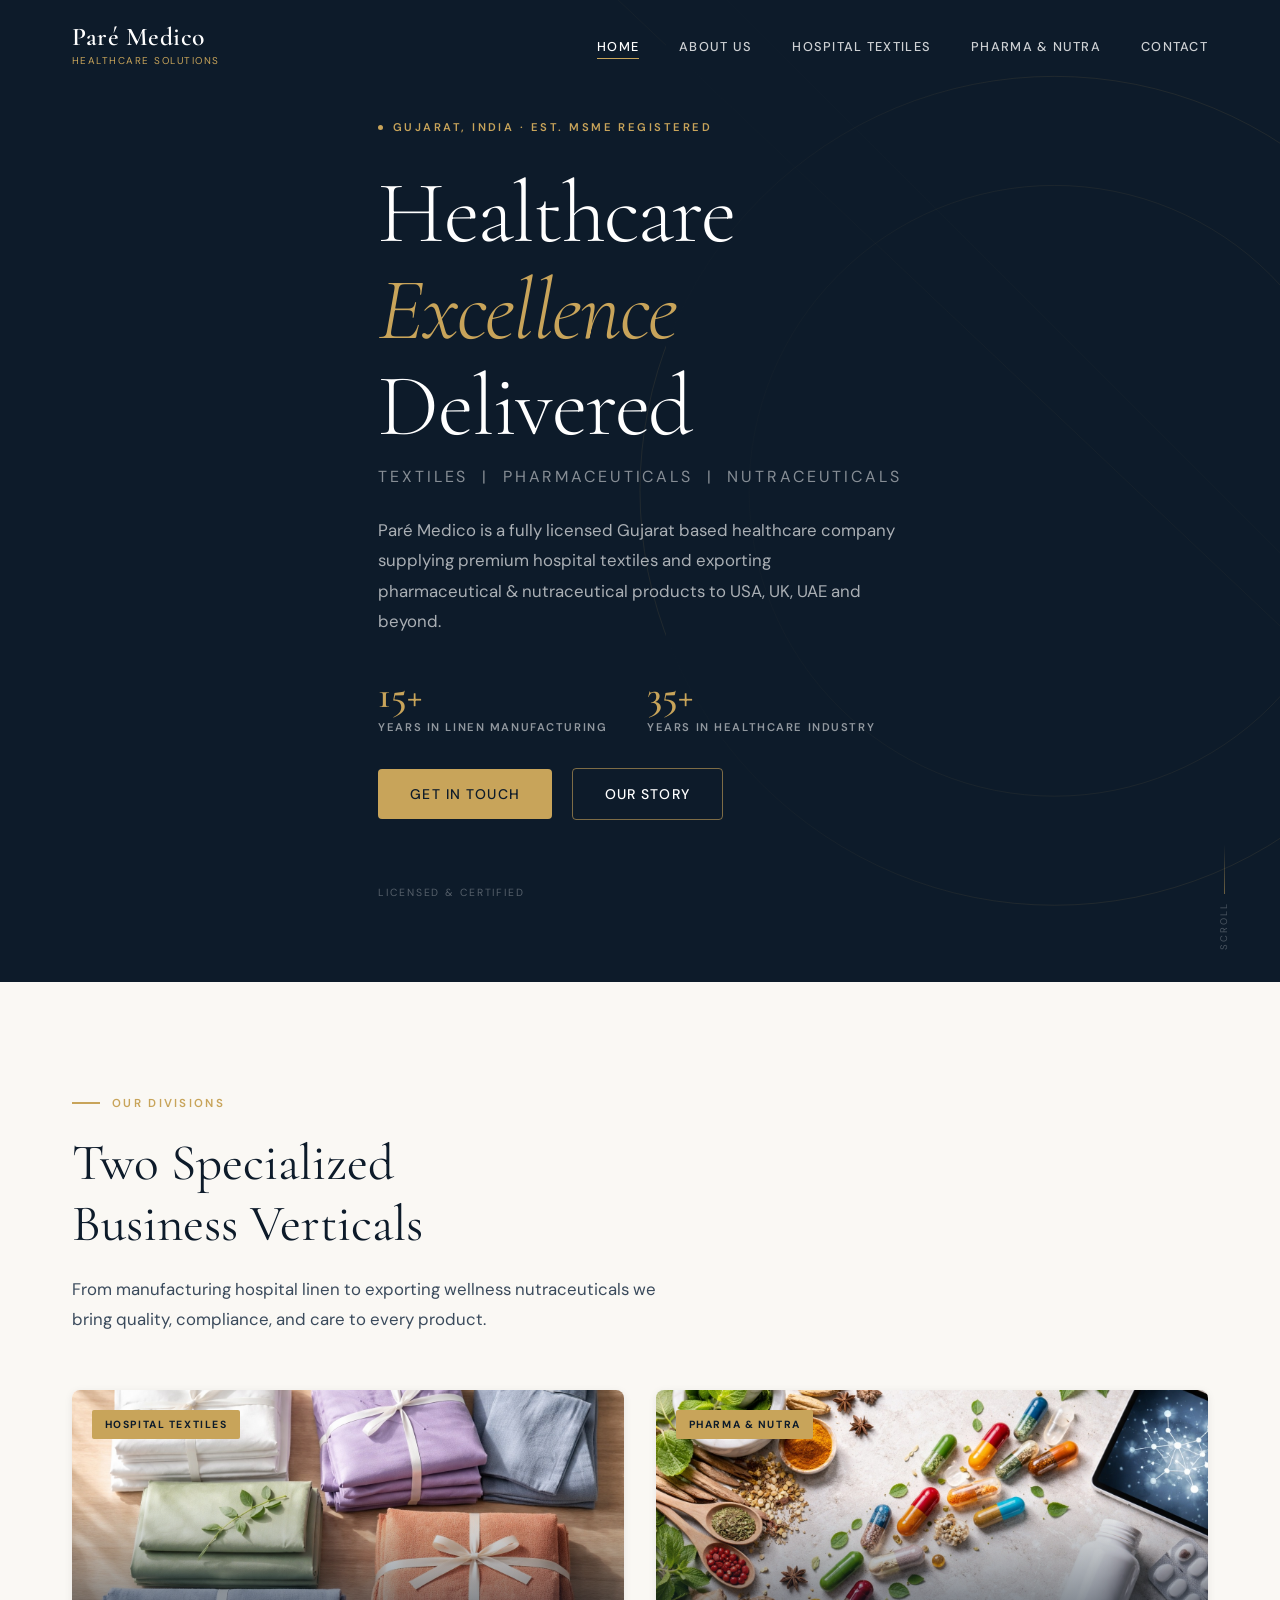
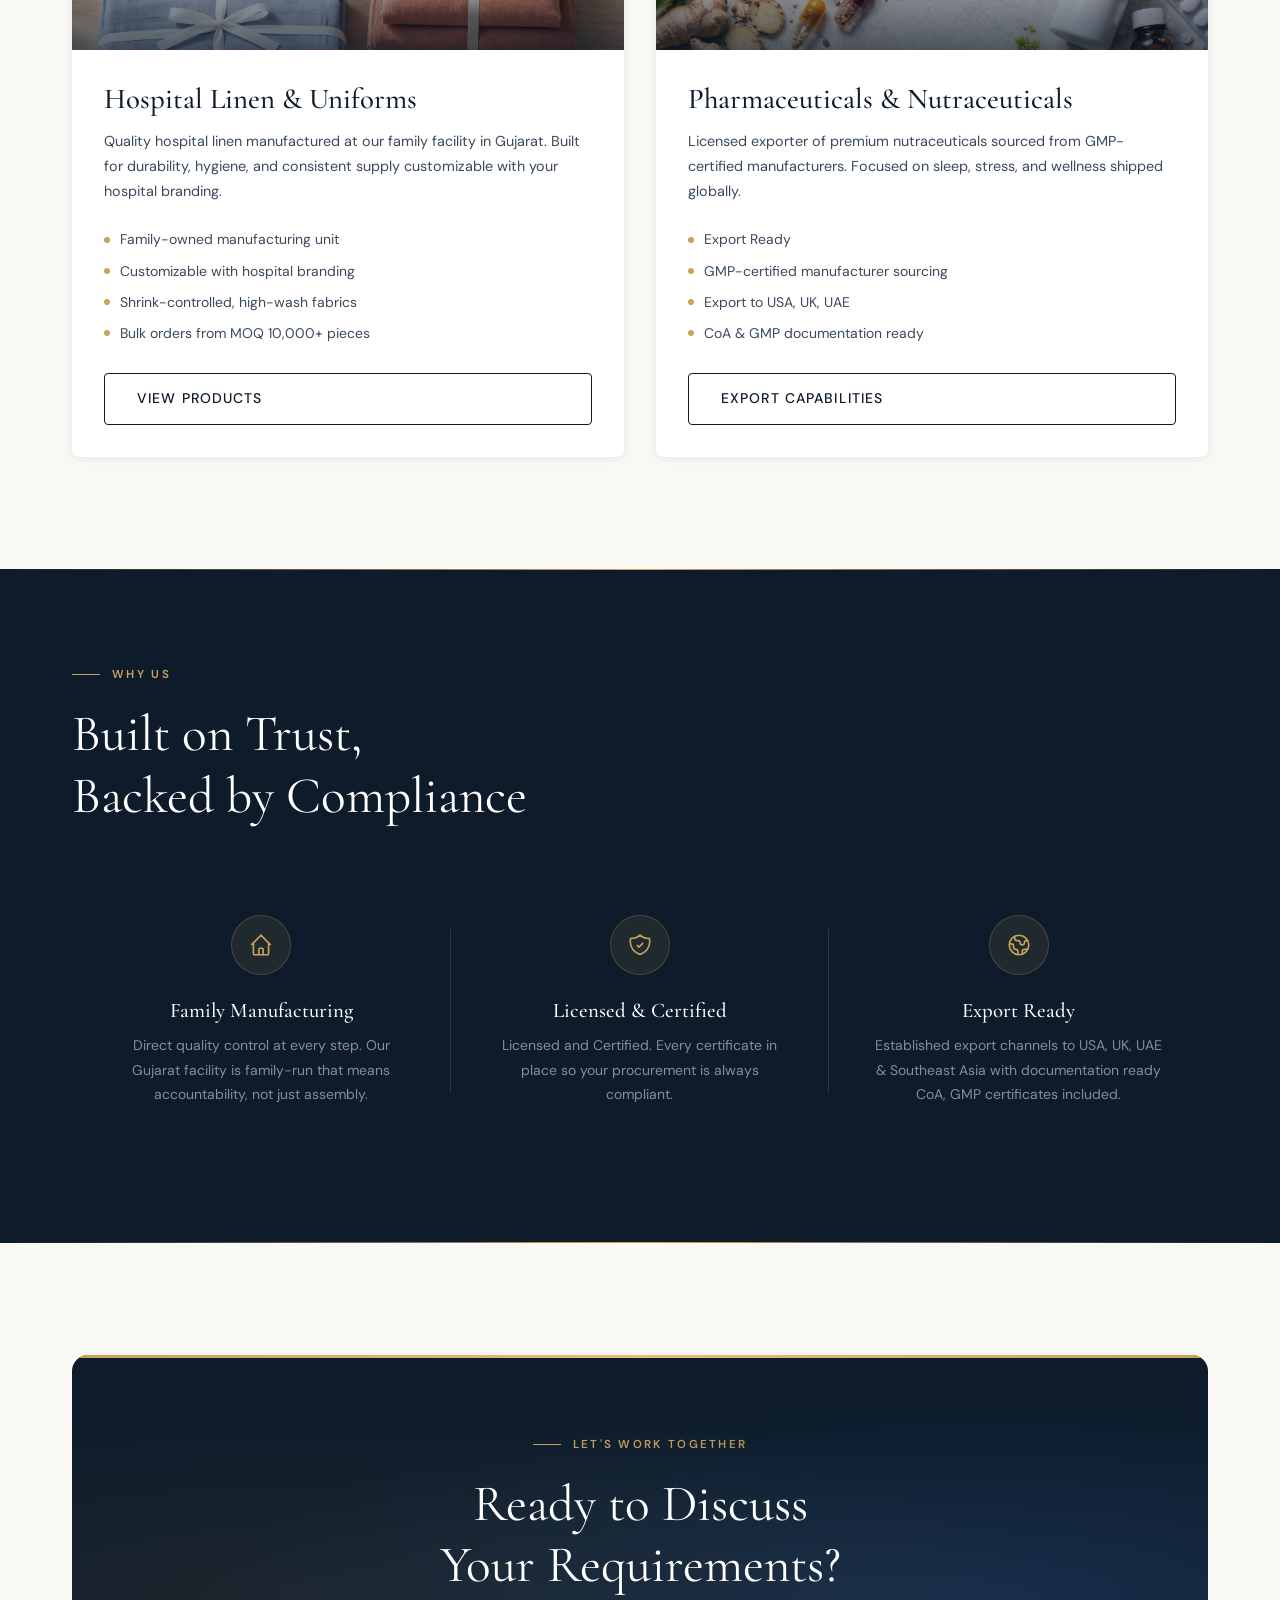
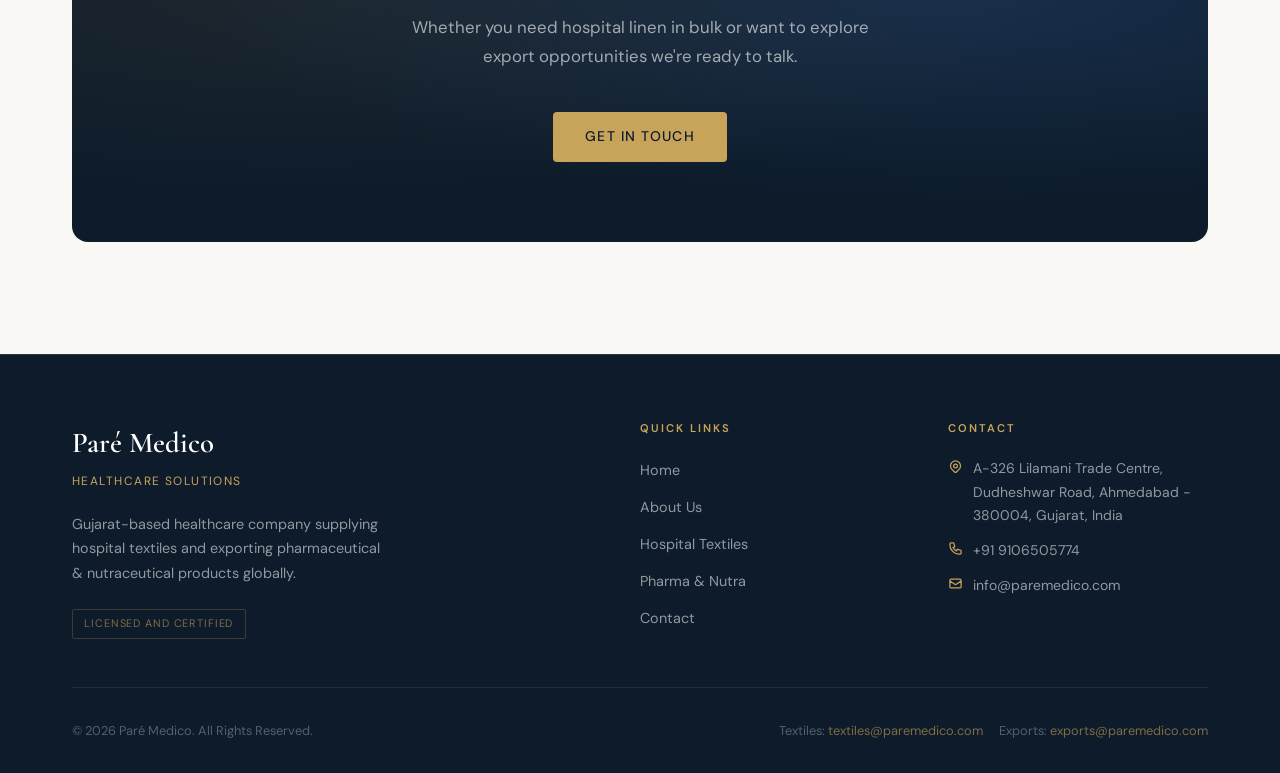
==== index.html @ bcf7f214 "initial commit" ====
<!DOCTYPE html>
<html lang="en">
<head>
  <meta charset="UTF-8" />
  <meta name="viewport" content="width=device-width, initial-scale=1.0" />
  <meta name="description" content="Paré Medico – Healthcare Solutions. Hospital Textiles, Pharmaceuticals & Nutraceuticals. Gujarat based, MSME registered, IEC licensed exporter." />
  <title>Paré Medico | Healthcare Solutions</title>
  <link rel="stylesheet" href="css/style.css" />
  <style>
    /* ── HOME-SPECIFIC STYLES ── */

    /* Hero */
    .hero-home {
      min-height: 100vh;
      display: flex;
      align-items: flex-start;
      background: var(--navy);
      position: relative;
      overflow: hidden;
    }

    /* Geometric background pattern */
    .hero-pattern {
      position: absolute;
      inset: 0;
      z-index: 0;
    }

    .hero-pattern svg {
      width: 100%;
      height: 100%;
      position: absolute;
      inset: 0;
    }

    /* Hero image */
    .hero-image-wrap {
      position: absolute;
      right: 0;
      top: 0;
      width: 48%;
      height: 100%;
      z-index: 0;
    }

    .hero-image-wrap img {
      width: 100%;
      height: 100%;
      object-fit: cover;
      object-position: center;
      opacity: 0.30;
    }

    .hero-image-wrap::before {
      content: '';
      position: absolute;
      inset: 0;
      background: linear-gradient(90deg, var(--navy) 0%, transparent 60%);
      z-index: 1;
    }

    .hero-home .hero-content {
      position: relative;
      z-index: 2;
      max-width: 680px;
      padding-top: 7rem;
      padding-bottom: 5rem;
    }

    .hero-eyebrow {
      display: inline-flex;
      align-items: center;
      gap: 0.6rem;
      font-size: 0.7rem;
      font-weight: 600;
      letter-spacing: 0.22em;
      text-transform: uppercase;
      color: var(--gold);
      margin-bottom: 1.75rem;
    }

    .hero-eyebrow-dot {
      width: 5px; height: 5px;
      border-radius: 50%;
      background: var(--gold);
      animation: goldPulse 2s ease infinite;
    }

    .hero-home h1 {
      color: var(--white);
      font-size: clamp(3rem, 7vw, 5.5rem);
      font-weight: 300;
      line-height: 1.1;
      margin-bottom: 0.5rem;
    }

    .hero-home h1 em {
      font-style: italic;
      color: var(--gold);
    }

    .hero-tagline {
      font-size: clamp(0.85rem, 1.5vw, 1rem);
      letter-spacing: 0.18em;
      text-transform: uppercase;
      color: rgba(255,255,255,0.5);
      margin-bottom: 1.5rem;
    }

    .hero-desc {
      font-size: 1.05rem;
      color: rgba(255,255,255,0.65);
      max-width: 520px;
      margin-bottom: 2.5rem;
      line-height: 1.8;
    }

    .hero-cta { display: flex; align-items: center; gap: 1.25rem; flex-wrap: wrap; }

    /* License strip */
    .license-strip {
      margin-top: 4rem;
      display: flex;
      align-items: center;
      gap: 2rem;
      flex-wrap: wrap;
    }

    .license-strip-label {
      font-size: 0.65rem;
      letter-spacing: 0.18em;
      text-transform: uppercase;
      color: rgba(255,255,255,0.3);
    }

    .license-chips { display: flex; gap: 0.75rem; flex-wrap: wrap; }

    .license-chip {
      font-size: 0.68rem;
      font-weight: 600;
      letter-spacing: 0.1em;
      text-transform: uppercase;
      padding: 0.35rem 0.85rem;
      border: 1px solid rgba(200,164,90,0.35);
      border-radius: 2px;
      color: rgba(200,164,90,0.75);
      background: rgba(200,164,90,0.05);
    }

    /* Scroll indicator */
    .scroll-indicator {
      position: absolute;
      bottom: 2rem;
      right: 3rem;
      z-index: 2;
      display: flex;
      flex-direction: column;
      align-items: center;
      gap: 0.5rem;
    }

    .scroll-indicator span {
      font-size: 0.6rem;
      letter-spacing: 0.2em;
      text-transform: uppercase;
      color: rgba(255,255,255,0.25);
      writing-mode: vertical-rl;
      transform: rotate(180deg);
    }

    .scroll-arrow {
      width: 1px;
      height: 50px;
      background: linear-gradient(to bottom, transparent, rgba(200,164,90,0.5));
      animation: scrollPulse 2s ease infinite;
    }

    @keyframes scrollPulse {
      0%, 100% { opacity: 0.4; transform: scaleY(1); }
      50% { opacity: 1; transform: scaleY(1.2); }
    }

    /* ── Division Cards ── */
    .divisions-section {
      background: var(--cream);
      padding: 7rem 0;
    }

    .divisions-grid {
      display: grid;
      grid-template-columns: 1fr 1fr;
      gap: 2rem;
      margin-top: 3.5rem;
    }

    .division-card {
      background: var(--white);
      border-radius: var(--radius-md);
      overflow: hidden;
      box-shadow: var(--shadow-sm);
      transition: var(--transition);
      display: flex;
      flex-direction: column;
    }

    .division-card:hover {
      box-shadow: var(--shadow-lg);
      transform: translateY(-6px);
    }

    .division-card-image {
      height: 260px;
      overflow: hidden;
      position: relative;
    }

    .division-card-image img {
      width: 100%;
      height: 100%;
      object-fit: cover;
      transition: transform 0.6s ease;
    }

    .division-card:hover .division-card-image img {
      transform: scale(1.05);
    }

    .division-card-image-overlay {
      position: absolute;
      inset: 0;
      background: linear-gradient(to top, rgba(13,27,42,0.7) 0%, transparent 60%);
    }

    .division-card-badge {
      position: absolute;
      top: 1.25rem;
      left: 1.25rem;
      font-size: 0.65rem;
      font-weight: 700;
      letter-spacing: 0.15em;
      text-transform: uppercase;
      padding: 0.35rem 0.8rem;
      background: var(--gold);
      color: var(--navy);
      border-radius: 2px;
    }

    .division-card-body {
      padding: 2rem;
      flex: 1;
      display: flex;
      flex-direction: column;
    }

    .division-card-body h3 {
      margin-bottom: 0.75rem;
    }

    .division-card-body p {
      font-size: 0.9rem;
      flex: 1;
      margin-bottom: 1.5rem;
    }

    .division-card-features {
      display: flex;
      flex-direction: column;
      gap: 0.5rem;
      margin-bottom: 1.75rem;
    }

    .division-feature {
      display: flex;
      align-items: center;
      gap: 0.6rem;
      font-size: 0.875rem;
      color: var(--text-mid);
    }

    .division-feature::before {
      content: '';
      width: 6px; height: 6px;
      border-radius: 50%;
      background: var(--gold);
      flex-shrink: 0;
    }

    /* ── Trust Pillars ── */
    .trust-section {
      background: var(--navy);
      padding: 6rem 0;
      position: relative;
      overflow: hidden;
    }

    .trust-section::before {
      content: '';
      position: absolute;
      top: 0; left: 0; right: 0;
      height: 1px;
      background: linear-gradient(90deg, transparent, var(--gold), transparent);
    }

    .trust-section::after {
      content: '';
      position: absolute;
      bottom: 0; left: 0; right: 0;
      height: 1px;
      background: linear-gradient(90deg, transparent, var(--gold), transparent);
    }

    .trust-grid {
      display: grid;
      grid-template-columns: repeat(3, 1fr);
      gap: 0;
      margin-top: 3rem;
    }

    .trust-pillar {
      padding: 2.5rem;
      text-align: center;
      position: relative;
    }

    .trust-pillar:not(:last-child)::after {
      content: '';
      position: absolute;
      right: 0; top: 20%; bottom: 20%;
      width: 1px;
      background: rgba(200,164,90,0.2);
    }

    .trust-icon {
      width: 60px; height: 60px;
      border-radius: 50%;
      background: rgba(200,164,90,0.1);
      border: 1px solid rgba(200,164,90,0.25);
      display: flex;
      align-items: center;
      justify-content: center;
      margin: 0 auto 1.5rem;
    }

    .trust-icon svg { color: var(--gold); }

    .trust-pillar h3 {
      color: var(--white);
      font-size: 1.3rem;
      margin-bottom: 0.6rem;
    }

    .trust-pillar p {
      color: rgba(255,255,255,0.5);
      font-size: 0.875rem;
    }

    /* ── CTA Band ── */
    .cta-section {
      background: var(--cream);
      padding: 7rem 0;
    }

    .cta-box {
      background: var(--navy);
      border-radius: var(--radius-lg);
      padding: 5rem;
      text-align: center;
      position: relative;
      overflow: hidden;
    }

    .cta-box::before {
      content: '';
      position: absolute;
      inset: 0;
      background:
        radial-gradient(ellipse at 20% 50%, rgba(200,164,90,0.08) 0%, transparent 60%),
        radial-gradient(ellipse at 80% 50%, rgba(30,58,95,0.6) 0%, transparent 60%);
    }

    .cta-box-top {
      position: absolute;
      top: 0; left: 0; right: 0;
      height: 3px;
      background: linear-gradient(90deg, var(--gold), var(--gold-light), var(--gold));
    }

    .cta-box h2 {
      color: var(--white);
      position: relative;
      z-index: 1;
      margin-bottom: 1rem;
    }

    .cta-box p {
      color: rgba(255,255,255,0.6);
      font-size: 1.05rem;
      max-width: 500px;
      margin: 0 auto 2.5rem;
      position: relative;
      z-index: 1;
    }

    .cta-box .btn { position: relative; z-index: 1; }

    /* Responsive home */
    @media (max-width: 900px) {
      .hero-image-wrap { width: 60%; opacity: 0.7; }
      .trust-grid { grid-template-columns: 1fr; }
      .trust-pillar::after { display: none; }
      .trust-pillar { border-bottom: 1px solid rgba(200,164,90,0.1); }
    }

    @media (max-width: 768px) {
      .hero-image-wrap { display: none; }
      .divisions-grid { grid-template-columns: 1fr; }
      .cta-box { padding: 3rem 1.5rem; }
    }
  </style>
</head>
<body>

  <!-- ══════════════════════════════════════
       NAVIGATION
  ══════════════════════════════════════ -->
  <nav class="navbar" id="navbar" role="navigation" aria-label="Main navigation">
    <div class="container">
      <div class="nav-inner">
        <a href="index.html" class="nav-logo" aria-label="Paré Medico Home">
          <span class="nav-logo-name">Paré Medico</span>
          <span class="nav-logo-tagline">Healthcare Solutions</span>
        </a>

        <ul class="nav-menu" id="nav-menu" role="menubar">
          <li role="none"><a href="index.html"       class="nav-link" role="menuitem">Home</a></li>
          <li role="none"><a href="about.html"       class="nav-link" role="menuitem">About Us</a></li>
          <li role="none"><a href="textiles.html"    class="nav-link" role="menuitem">Hospital Textiles</a></li>
          <li role="none"><a href="pharma.html"      class="nav-link" role="menuitem">Pharma &amp; Nutra</a></li>
          <li role="none"><a href="contact.html"     class="nav-link" role="menuitem">Contact</a></li>
        </ul>

        <button class="hamburger" id="hamburger" aria-label="Toggle menu" aria-expanded="false">
          <span></span><span></span><span></span>
        </button>
      </div>
    </div>
  </nav>

  <!-- ══════════════════════════════════════
       HERO
  ══════════════════════════════════════ -->
  <section class="hero-home">

    <!-- Decorative SVG pattern -->
    <div class="hero-pattern" aria-hidden="true">
      <svg viewBox="0 0 1440 900" preserveAspectRatio="xMidYMid slice" xmlns="http://www.w3.org/2000/svg">
        <defs>
          <linearGradient id="goldGrad" x1="0%" y1="0%" x2="100%" y2="100%">
            <stop offset="0%" stop-color="#C8A45A" stop-opacity="0.15"/>
            <stop offset="100%" stop-color="#C8A45A" stop-opacity="0"/>
          </linearGradient>
        </defs>
        <circle cx="1100" cy="450" r="380" fill="none" stroke="#C8A45A" stroke-width="0.5" opacity="0.2"/>
        <circle cx="1100" cy="450" r="280" fill="none" stroke="#C8A45A" stroke-width="0.5" opacity="0.15"/>
        <line x1="700" y1="0" x2="1440" y2="700" stroke="#C8A45A" stroke-width="0.5" opacity="0.08"/>
        <line x1="800" y1="0" x2="1440" y2="640" stroke="#C8A45A" stroke-width="0.5" opacity="0.06"/>
        <rect x="0" y="0" width="4" height="120" fill="#C8A45A" opacity="0.6"/>
        <rect x="0" y="0" width="120" height="4" fill="#C8A45A" opacity="0.6"/>
      </svg>
    </div>

    <!--
      ══ HOME HERO IMAGE 1 ══
      Replace the src below with your own image file.
      Example: src="images/home-hero.jpg"
    -->
    <div class="hero-image-wrap">
      <img
        src="images/home-hero.jpg"
        alt="Healthcare professional in a hospital setting"
        onerror="this.style.display='none'"
      />
    </div>

    <div class="container">
      <div class="hero-content">
        <div class="hero-eyebrow animate-up">
          <span class="hero-eyebrow-dot"></span>
          Gujarat, India · Est. MSME Registered
        </div>

        <h1 class="animate-up delay-1">
          Healthcare<br>
          <em>Excellence</em><br>
          Delivered
        </h1>

        <p class="hero-tagline animate-up delay-2">
          Textiles &nbsp;|&nbsp; Pharmaceuticals &nbsp;|&nbsp; Nutraceuticals
        </p>

        <p class="hero-desc animate-up delay-2">
          Paré Medico is a fully licensed Gujarat based healthcare company supplying
          premium hospital textiles and exporting pharmaceutical &amp; nutraceutical
          products to USA, UK, UAE and beyond.
        </p>

        <div class="hero-experience-stats animate-up delay-3" style="display:flex;gap:2.5rem;flex-wrap:wrap;margin-bottom:2rem;">
          <div style="display:flex;flex-direction:column;gap:0.2rem;">
            <span style="font-family:var(--font-serif);font-size:2.4rem;font-weight:600;color:var(--gold);line-height:1;">15+</span>
            <span style="font-size:0.7rem;font-weight:600;letter-spacing:0.14em;text-transform:uppercase;color:rgba(255,255,255,0.55);">Years in Linen Manufacturing</span>
          </div>
          <div style="display:flex;flex-direction:column;gap:0.2rem;">
            <span style="font-family:var(--font-serif);font-size:2.4rem;font-weight:600;color:var(--gold);line-height:1;">35+</span>
            <span style="font-size:0.7rem;font-weight:600;letter-spacing:0.14em;text-transform:uppercase;color:rgba(255,255,255,0.55);">Years in Healthcare Industry</span>
          </div>
        </div>
        <div class="hero-cta animate-up delay-4">
          <a href="contact.html" class="btn btn-primary">Get in Touch</a>
          <a href="about.html"   class="btn btn-outline">Our Story</a>
        </div>

        <div class="license-strip animate-up delay-4" aria-label="Licenses and certifications">
          <span class="license-strip-label">Licensed &amp; Certified</span>
          <!-- <div class="license-chips">
            <span class="license-chip">IEC</span>
            <span class="license-chip">GST</span>
            <span class="license-chip">Drug License</span>
            <span class="license-chip">MSME</span>
          </div> -->
        </div>
      </div>
    </div>

    <div class="scroll-indicator" aria-hidden="true">
      <div class="scroll-arrow"></div>
      <span>Scroll</span>
    </div>
  </section>

  <!-- ══════════════════════════════════════
       DIVISIONS
  ══════════════════════════════════════ -->
  <section class="divisions-section">
    <div class="container">
      <div class="section-label reveal">Our Divisions</div>
      <h2 class="section-title reveal">Two Specialized<br>Business Verticals</h2>
      <p class="section-subtitle reveal">
        From manufacturing hospital linen to exporting wellness nutraceuticals we bring quality, compliance, and care to every product.
      </p>

      <div class="divisions-grid">

        <!-- Hospital Textiles Card -->
        <div class="division-card reveal">
          <div class="division-card-image" style="background:var(--navy-light);">
            <!--
              ══ HOME IMAGE 2 (Textiles card) ══
              Replace src below with your hospital linen/textiles photo.
              Example: src="images/home-textiles.jpg"
            -->
            <img
              src="images/home-textiles.jpeg"
              alt="Hospital linen and textiles"
              onerror="this.style.display='none'"
            />
            <div class="division-card-image-overlay" aria-hidden="true"></div>
            <span class="division-card-badge">Hospital Textiles</span>
          </div>
          <div class="division-card-body">
            <h3>Hospital Linen &amp; Uniforms</h3>
            <p>
              Quality hospital linen manufactured at our family facility in Gujarat.
              Built for durability, hygiene, and consistent supply customizable
              with your hospital branding.
            </p>
            <ul class="division-card-features" aria-label="Textile features">
              <li class="division-feature">Family-owned manufacturing unit</li>
              <li class="division-feature">Customizable with hospital branding</li>
              <li class="division-feature">Shrink-controlled, high-wash fabrics</li>
              <li class="division-feature">Bulk orders from MOQ 10,000+ pieces</li>
            </ul>
            <a href="textiles.html" class="btn btn-outline-dark">View Products</a>
          </div>
        </div>

        <!-- Pharma Card -->
        <div class="division-card reveal">
          <div class="division-card-image" style="background:var(--navy-light);">
            <!--
              ══ HOME IMAGE 3 (Pharma card) ══
              Replace src below with your pharma/supplements photo.
              Example: src="images/home-pharma.jpg"
            -->
            <img
              src="images/home-pharma.jpeg"
              alt="Pharmaceutical and nutraceutical products"
              onerror="this.style.display='none'"
            />
            <div class="division-card-image-overlay" aria-hidden="true"></div>
            <span class="division-card-badge">Pharma &amp; Nutra</span>
          </div>
          <div class="division-card-body">
            <h3>Pharmaceuticals &amp; Nutraceuticals</h3>
            <p>
              Licensed exporter of premium nutraceuticals sourced from GMP-certified
              manufacturers. Focused on sleep, stress, and wellness shipped globally.
            </p>
            <ul class="division-card-features" aria-label="Pharma features">
              <li class="division-feature">Export Ready</li>
              <li class="division-feature">GMP-certified manufacturer sourcing</li>
              <li class="division-feature">Export to USA, UK, UAE</li>
              <li class="division-feature">CoA &amp; GMP documentation ready</li>
            </ul>
            <a href="pharma.html" class="btn btn-outline-dark">Export Capabilities</a>
          </div>
        </div>

      </div>
    </div>
  </section>

  <!-- ══════════════════════════════════════
       TRUST PILLARS
  ══════════════════════════════════════ -->
  <section class="trust-section" aria-label="Why choose Paré Medico">
    <div class="container">
      <div class="section-label" style="color: var(--gold);">Why Us</div>
      <h2 class="section-title" style="color: var(--white);">Built on Trust,<br>Backed by Compliance</h2>

      <div class="trust-grid">

        <div class="trust-pillar reveal">
          <div class="trust-icon" aria-hidden="true">
            <svg width="26" height="26" viewBox="0 0 24 24" fill="none" stroke="currentColor" stroke-width="1.5">
              <path d="M3 12l2-2m0 0l7-7 7 7M5 10v10a1 1 0 001 1h3m10-11l2 2m-2-2v10a1 1 0 01-1 1h-3m-6 0a1 1 0 001-1v-4a1 1 0 011-1h2a1 1 0 011 1v4a1 1 0 001 1m-6 0h6"/>
            </svg>
          </div>
          <h3>Family Manufacturing</h3>
          <p>Direct quality control at every step. Our Gujarat facility is family-run that means accountability, not just assembly.</p>
        </div>

        <div class="trust-pillar reveal">
          <div class="trust-icon" aria-hidden="true">
            <svg width="26" height="26" viewBox="0 0 24 24" fill="none" stroke="currentColor" stroke-width="1.5">
              <path d="M9 12l2 2 4-4m5.618-4.016A11.955 11.955 0 0112 2.944a11.955 11.955 0 01-8.618 3.04A12.02 12.02 0 003 9c0 5.591 3.824 10.29 9 11.622 5.176-1.332 9-6.03 9-11.622 0-1.042-.133-2.052-.382-3.016z"/>
            </svg>
          </div>
          <h3>Licensed &amp; Certified</h3>
          <p>Licensed and Certified. Every certificate in place so your procurement is always compliant.</p>
        </div>

        <div class="trust-pillar reveal">
          <div class="trust-icon" aria-hidden="true">
            <svg width="26" height="26" viewBox="0 0 24 24" fill="none" stroke="currentColor" stroke-width="1.5">
              <path d="M3.055 11H5a2 2 0 012 2v1a2 2 0 002 2 2 2 0 012 2v2.945M8 3.935V5.5A2.5 2.5 0 0010.5 8h.5a2 2 0 012 2 2 2 0 104 0 2 2 0 012-2h1.064M15 20.488V18a2 2 0 012-2h3.064"/>
              <circle cx="12" cy="12" r="9"/>
            </svg>
          </div>
          <h3>Export Ready</h3>
          <p>Established export channels to USA, UK, UAE &amp; Southeast Asia with documentation ready CoA, GMP certificates included.</p>
        </div>

      </div>
    </div>
  </section>

  <!-- ══════════════════════════════════════
       CTA
  ══════════════════════════════════════ -->
  <section class="cta-section">
    <div class="container">
      <div class="cta-box reveal">
        <div class="cta-box-top" aria-hidden="true"></div>
        <div class="section-label" style="justify-content: center;">Let's Work Together</div>
        <h2>Ready to Discuss<br>Your Requirements?</h2>
        <p>
          Whether you need hospital linen in bulk or want to explore export
          opportunities we're ready to talk.
        </p>
        <a href="contact.html" class="btn btn-primary">Get in Touch</a>
      </div>
    </div>
  </section>

  <!-- ══════════════════════════════════════
       FOOTER
  ══════════════════════════════════════ -->
  <footer role="contentinfo">
    <div class="container">
      <div class="footer-grid">

        <div>
          <div class="footer-brand-name">Paré Medico</div>
          <div class="footer-brand-tagline">Healthcare Solutions</div>
          <p class="footer-desc">
            Gujarat-based healthcare company supplying hospital textiles and
            exporting pharmaceutical &amp; nutraceutical products globally.
          </p>
          <div style="margin-top: 1.5rem; display: flex; gap: 0.75rem; flex-wrap: wrap;">
            <span class="footer-badge">Licensed and Certified</span>
            <!-- <span class="footer-badge">Drug License</span>
            <span class="footer-badge">MSME Registered</span> -->
          </div>
        </div>

        <div>
          <div class="footer-heading">Quick Links</div>
          <ul class="footer-links">
            <li><a href="index.html">Home</a></li>
            <li><a href="about.html">About Us</a></li>
            <li><a href="textiles.html">Hospital Textiles</a></li>
            <li><a href="pharma.html">Pharma &amp; Nutra</a></li>
            <li><a href="contact.html">Contact</a></li>
          </ul>
        </div>

        <div>
          <div class="footer-heading">Contact</div>
          <div class="footer-contact">
            <div class="footer-contact-item">
              <svg width="15" height="15" viewBox="0 0 24 24" fill="none" stroke="currentColor" stroke-width="2" aria-hidden="true"><path d="M17.657 16.657L13.414 20.9a1.998 1.998 0 01-2.827 0l-4.244-4.243a8 8 0 1111.314 0z"/><path d="M15 11a3 3 0 11-6 0 3 3 0 016 0z"/></svg>
              <a href="https://www.google.com/maps/place/Lilamani+Trade+center,+Tavdipura,+Kazipur+Dariyapur,+Ahmedabad,+Gujarat+380004/@23.039921,72.5853609,17z/data=!3m1!4b1!4m6!3m5!1s0x395e84420484d7a9:0xc812064b819b6687!8m2!3d23.0398577!4d72.5852702!16s%2Fg%2F11bvtfpy_r!18m1!1e1?entry=ttu"target="_blank"rel="noopener noreferrer"style="color:rgba(255,255,255,0.55);transition:color 0.3s;">A-326 Lilamani Trade Centre, Dudheshwar Road, Ahmedabad - 380004, Gujarat, India</a>
            </div>
            <div class="footer-contact-item">
              <svg width="15" height="15" viewBox="0 0 24 24" fill="none" stroke="currentColor" stroke-width="2" aria-hidden="true"><path d="M3 5a2 2 0 012-2h3.28a1 1 0 01.948.684l1.498 4.493a1 1 0 01-.502 1.21l-2.257 1.13a11.042 11.042 0 005.516 5.516l1.13-2.257a1 1 0 011.21-.502l4.493 1.498a1 1 0 01.684.949V19a2 2 0 01-2 2h-1C9.716 21 3 14.284 3 6V5z"/></svg>
              <a href="tel:+919106505774" style="color:rgba(255,255,255,0.55);transition:color 0.3s;">+91 9106505774</a>
            </div>
            <div class="footer-contact-item">
              <svg width="15" height="15" viewBox="0 0 24 24" fill="none" stroke="currentColor" stroke-width="2" aria-hidden="true"><path d="M3 8l7.89 5.26a2 2 0 002.22 0L21 8M5 19h14a2 2 0 002-2V7a2 2 0 00-2-2H5a2 2 0 00-2 2v10a2 2 0 002 2z"/></svg>
              <a href="mailto:info@paremedico.com" style="color:rgba(255,255,255,0.55);transition:color 0.3s;">info@paremedico.com</a>
            </div>
          </div>
        </div>

      </div>

      <div class="footer-bottom">
        <span>&copy; 2026 Paré Medico. All Rights Reserved.</span>
        <div class="footer-badges">
          <span>Textiles: <a href="mailto:textiles@paremedico.com" style="color:rgba(200,164,90,0.6);">textiles@paremedico.com</a></span>
          <span>Exports: <a href="mailto:exports@paremedico.com" style="color:rgba(200,164,90,0.6);">exports@paremedico.com</a></span>
        </div>
      </div>
    </div>
  </footer>

  <script src="js/main.js"></script>
</body>
</html>
---- css/style.css ----
/* ============================================================
   PARÉ MEDICO — Design System
   Color Ratio: 60% Deep Navy | 30% White/Cream | 10% Gold
   Typography: Cormorant Garamond (serif) + DM Sans (body)
   ============================================================ */

@import url('https://fonts.googleapis.com/css2?family=Cormorant+Garamond:ital,wght@0,300;0,400;0,500;0,600;0,700;1,300;1,400;1,600&family=DM+Sans:wght@300;400;500;600&display=swap');

/* ── CSS Variables ── */
:root {
  --navy:        #0D1B2A;
  --navy-mid:    #132338;
  --navy-light:  #1E3A5F;
  --gold:        #C8A45A;
  --gold-light:  #E2C07A;
  --gold-pale:   #F5EDD6;
  --white:       #FFFFFF;
  --cream:       #FAF8F4;
  --text-dark:   #0D1B2A;
  --text-mid:    #3A4A5C;
  --text-light:  #6B7C93;
  --border:      #E0D8C8;

  --font-serif: 'Cormorant Garamond', Georgia, serif;
  --font-sans:  'DM Sans', system-ui, sans-serif;

  --radius-sm:  4px;
  --radius-md:  8px;
  --radius-lg:  16px;

  --shadow-sm:  0 2px 8px rgba(13,27,42,0.08);
  --shadow-md:  0 8px 32px rgba(13,27,42,0.12);
  --shadow-lg:  0 20px 60px rgba(13,27,42,0.18);

  --transition: 0.3s cubic-bezier(0.4, 0, 0.2, 1);
  --max-width:  1200px;
}

/* ── Reset & Base ── */
*, *::before, *::after { box-sizing: border-box; margin: 0; padding: 0; }

html { scroll-behavior: smooth; font-size: 16px; }

body {
  font-family: var(--font-sans);
  font-weight: 400;
  color: var(--text-dark);
  background: var(--cream);
  line-height: 1.65;
  -webkit-font-smoothing: antialiased;
}

img { max-width: 100%; height: auto; display: block; }
a  { text-decoration: none; color: inherit; }
ul { list-style: none; }

/* ── Typography Scale ── */
h1, h2, h3, h4 {
  font-family: var(--font-serif);
  line-height: 1.2;
  font-weight: 600;
  color: var(--navy);
}

h1 { font-size: clamp(2.6rem, 6vw, 5rem); font-weight: 300; letter-spacing: -0.02em; }
h2 { font-size: clamp(2rem, 4vw, 3.2rem); font-weight: 400; }
h3 { font-size: clamp(1.3rem, 2.5vw, 1.8rem); font-weight: 500; }
h4 { font-size: 1.1rem; font-weight: 600; }

p  { font-size: 1rem; color: var(--text-mid); line-height: 1.75; }

.serif { font-family: var(--font-serif); }
.gold  { color: var(--gold); }

/* ── Container ── */
.container {
  max-width: var(--max-width);
  margin: 0 auto;
  padding: 0 2rem;
}

/* ── Buttons ── */
.btn {
  display: inline-flex;
  align-items: center;
  gap: 0.5rem;
  font-family: var(--font-sans);
  font-size: 0.875rem;
  font-weight: 500;
  letter-spacing: 0.08em;
  text-transform: uppercase;
  padding: 0.85rem 2rem;
  border-radius: var(--radius-sm);
  border: none;
  cursor: pointer;
  transition: var(--transition);
  position: relative;
  overflow: hidden;
}

.btn::after {
  content: '';
  position: absolute;
  inset: 0;
  background: rgba(255,255,255,0.1);
  opacity: 0;
  transition: var(--transition);
}
.btn:hover::after { opacity: 1; }

.btn-primary {
  background: var(--gold);
  color: var(--navy);
}
.btn-primary:hover {
  background: var(--gold-light);
  transform: translateY(-2px);
  box-shadow: 0 8px 24px rgba(200,164,90,0.35);
}

.btn-outline {
  background: transparent;
  color: var(--white);
  border: 1.5px solid rgba(200,164,90,0.6);
}
.btn-outline:hover {
  border-color: var(--gold);
  color: var(--gold);
  transform: translateY(-2px);
}

.btn-outline-dark {
  background: transparent;
  color: var(--navy);
  border: 1.5px solid var(--navy);
}
.btn-outline-dark:hover {
  background: var(--navy);
  color: var(--white);
  transform: translateY(-2px);
}

/* ── Navigation ── */
.navbar {
  position: fixed;
  top: 0;
  left: 0;
  right: 0;
  z-index: 1000;
  background: transparent;
  transition: background var(--transition), box-shadow var(--transition);
  padding: 1.5rem 0;
}

.navbar.scrolled {
  background: var(--navy);
  box-shadow: 0 2px 20px rgba(13,27,42,0.25);
  padding: 1rem 0;
}

.nav-inner {
  display: flex;
  align-items: center;
  justify-content: space-between;
}

.nav-logo {
  display: flex;
  flex-direction: column;
  gap: 0;
}

.nav-logo-name {
  font-family: var(--font-serif);
  font-size: 1.6rem;
  font-weight: 600;
  color: var(--white);
  letter-spacing: 0.02em;
  line-height: 1;
}

.nav-logo-tagline {
  font-family: var(--font-sans);
  font-size: 0.62rem;
  letter-spacing: 0.15em;
  text-transform: uppercase;
  color: var(--gold);
  margin-top: 3px;
}

.nav-menu {
  display: flex;
  align-items: center;
  gap: 2.5rem;
}

.nav-link {
  font-size: 0.8rem;
  font-weight: 500;
  letter-spacing: 0.1em;
  text-transform: uppercase;
  color: rgba(255,255,255,0.8);
  position: relative;
  transition: color var(--transition);
}

.nav-link::after {
  content: '';
  position: absolute;
  bottom: -4px;
  left: 0;
  width: 0;
  height: 1.5px;
  background: var(--gold);
  transition: width var(--transition);
}

.nav-link:hover,
.nav-link.active {
  color: var(--white);
}

.nav-link:hover::after,
.nav-link.active::after {
  width: 100%;
}

/* Hamburger */
.hamburger {
  display: none;
  flex-direction: column;
  gap: 5px;
  background: none;
  border: none;
  cursor: pointer;
  padding: 4px;
}
.hamburger span {
  display: block;
  width: 24px;
  height: 2px;
  background: var(--white);
  transition: var(--transition);
}

/* ── Section Utilities ── */
.section { padding: 7rem 0; }
.section-sm { padding: 4rem 0; }

.section-label {
  font-size: 0.72rem;
  font-weight: 600;
  letter-spacing: 0.2em;
  text-transform: uppercase;
  color: var(--gold);
  display: flex;
  align-items: center;
  gap: 0.75rem;
  margin-bottom: 1.25rem;
}

.section-label::before {
  content: '';
  display: inline-block;
  width: 28px;
  height: 1.5px;
  background: var(--gold);
}

.section-title { margin-bottom: 1.25rem; }
.section-subtitle {
  font-size: 1.05rem;
  color: var(--text-mid);
  max-width: 600px;
  margin-bottom: 3rem;
}

/* ── Gold Divider ── */
.gold-rule {
  width: 60px;
  height: 2px;
  background: linear-gradient(90deg, var(--gold), var(--gold-light));
  margin: 1.25rem 0 2rem;
}

/* ── Cards ── */
.card {
  background: var(--white);
  border-radius: var(--radius-md);
  box-shadow: var(--shadow-sm);
  transition: var(--transition);
  overflow: hidden;
}
.card:hover {
  box-shadow: var(--shadow-md);
  transform: translateY(-4px);
}

/* ── Tables ── */
.styled-table {
  width: 100%;
  border-collapse: collapse;
  font-size: 0.95rem;
}

.styled-table th {
  background: var(--navy);
  color: var(--gold);
  font-family: var(--font-sans);
  font-size: 0.72rem;
  font-weight: 600;
  letter-spacing: 0.12em;
  text-transform: uppercase;
  padding: 1rem 1.25rem;
  text-align: left;
}

.styled-table td {
  padding: 0.9rem 1.25rem;
  border-bottom: 1px solid var(--border);
  color: var(--text-mid);
}

.styled-table tr:last-child td { border-bottom: none; }
.styled-table tr:hover td { background: var(--cream); }

.badge {
  display: inline-flex;
  align-items: center;
  gap: 0.35rem;
  font-size: 0.75rem;
  font-weight: 600;
  padding: 0.3rem 0.75rem;
  border-radius: 100px;
}

.badge-green { background: #E6F4EA; color: #1E7E34; }
.badge-amber { background: #FFF3CD; color: #856404; }

/* ── Hero Shared ── */
.hero {
  min-height: 100vh;
  position: relative;
  display: flex;
  align-items: center;
  overflow: hidden;
  background: var(--navy);
}

.hero-overlay {
  position: absolute;
  inset: 0;
  background: linear-gradient(
    135deg,
    rgba(13,27,42,0.96) 0%,
    rgba(19,35,56,0.88) 50%,
    rgba(30,58,95,0.75) 100%
  );
  z-index: 1;
}

.hero-bg {
  position: absolute;
  inset: 0;
  object-fit: cover;
  width: 100%;
  height: 100%;
  z-index: 0;
}

.hero-content {
  position: relative;
  z-index: 2;
}

/* Decorative gold lines */
.hero-decor {
  position: absolute;
  z-index: 1;
}

/* ── Page Hero (inner pages) ── */
.page-hero {
  background: var(--navy);
  padding: 10rem 0 5rem;
  position: relative;
  overflow: hidden;
}

.page-hero::after {
  content: '';
  position: absolute;
  bottom: 0;
  left: 0;
  right: 0;
  height: 1px;
  background: linear-gradient(90deg, transparent, var(--gold), transparent);
}

.page-hero-pattern {
  position: absolute;
  inset: 0;
  opacity: 0.04;
  background-image:
    repeating-linear-gradient(
      0deg,
      transparent,
      transparent 39px,
      rgba(200,164,90,1) 39px,
      rgba(200,164,90,1) 40px
    ),
    repeating-linear-gradient(
      90deg,
      transparent,
      transparent 39px,
      rgba(200,164,90,1) 39px,
      rgba(200,164,90,1) 40px
    );
}

.page-hero h1 {
  color: var(--white);
  font-weight: 300;
}

.page-hero .section-label { margin-bottom: 1rem; }
.page-hero p {
  color: rgba(255,255,255,0.65);
  font-size: 1.1rem;
  max-width: 580px;
  margin-top: 1rem;
}

/* ── Footer ── */
footer {
  background: var(--navy);
  color: rgba(255,255,255,0.7);
  padding: 4rem 0 2rem;
  border-top: 1px solid rgba(200,164,90,0.2);
}

.footer-grid {
  display: grid;
  grid-template-columns: 2fr 1fr 1fr;
  gap: 3rem;
  padding-bottom: 3rem;
  border-bottom: 1px solid rgba(255,255,255,0.08);
  margin-bottom: 2rem;
}

.footer-brand-name {
  font-family: var(--font-serif);
  font-size: 1.8rem;
  font-weight: 600;
  color: var(--white);
  margin-bottom: 0.35rem;
}

.footer-brand-tagline {
  font-size: 0.75rem;
  letter-spacing: 0.12em;
  text-transform: uppercase;
  color: var(--gold);
  margin-bottom: 1.25rem;
}

.footer-desc {
  font-size: 0.9rem;
  line-height: 1.7;
  color: rgba(255,255,255,0.55);
  max-width: 320px;
}

.footer-heading {
  font-family: var(--font-sans);
  font-size: 0.7rem;
  font-weight: 600;
  letter-spacing: 0.18em;
  text-transform: uppercase;
  color: var(--gold);
  margin-bottom: 1.25rem;
}

.footer-links { display: flex; flex-direction: column; gap: 0.65rem; }
.footer-links a {
  font-size: 0.9rem;
  color: rgba(255,255,255,0.55);
  transition: color var(--transition);
}
.footer-links a:hover { color: var(--gold); }

.footer-contact { display: flex; flex-direction: column; gap: 0.75rem; }
.footer-contact-item {
  display: flex;
  align-items: flex-start;
  gap: 0.65rem;
  font-size: 0.875rem;
  color: rgba(255,255,255,0.55);
}

.footer-contact-item svg {
  flex-shrink: 0;
  margin-top: 2px;
  color: var(--gold);
}

.footer-bottom {
  display: flex;
  align-items: center;
  justify-content: space-between;
  font-size: 0.8rem;
  color: rgba(255,255,255,0.3);
}

.footer-badges {
  display: flex;
  gap: 1rem;
  flex-wrap: wrap;
}

.footer-badge {
  font-size: 0.68rem;
  letter-spacing: 0.08em;
  text-transform: uppercase;
  padding: 0.3rem 0.7rem;
  border: 1px solid rgba(200,164,90,0.25);
  border-radius: 2px;
  color: rgba(200,164,90,0.6);
}

/* ── Animations ── */
@keyframes fadeUp {
  from { opacity: 0; transform: translateY(28px); }
  to   { opacity: 1; transform: translateY(0); }
}

@keyframes fadeIn {
  from { opacity: 0; }
  to   { opacity: 1; }
}

@keyframes goldPulse {
  0%, 100% { opacity: 0.4; }
  50%       { opacity: 1; }
}

@keyframes lineExpand {
  from { width: 0; }
  to   { width: 100%; }
}

.animate-up   { animation: fadeUp  0.75s ease both; }
.animate-in   { animation: fadeIn  0.75s ease both; }
.delay-1      { animation-delay: 0.15s; }
.delay-2      { animation-delay: 0.3s; }
.delay-3      { animation-delay: 0.45s; }
.delay-4      { animation-delay: 0.6s; }

/* ── Form ── */
.form-group { margin-bottom: 1.5rem; }

.form-group label {
  display: block;
  font-size: 0.78rem;
  font-weight: 600;
  letter-spacing: 0.1em;
  text-transform: uppercase;
  color: var(--text-mid);
  margin-bottom: 0.5rem;
}

.form-group input,
.form-group select,
.form-group textarea {
  width: 100%;
  padding: 0.9rem 1.1rem;
  border: 1.5px solid var(--border);
  border-radius: var(--radius-sm);
  font-family: var(--font-sans);
  font-size: 0.95rem;
  color: var(--text-dark);
  background: var(--white);
  transition: border-color var(--transition), box-shadow var(--transition);
  outline: none;
  -webkit-appearance: none;
}

.form-group input:focus,
.form-group select:focus,
.form-group textarea:focus {
  border-color: var(--gold);
  box-shadow: 0 0 0 3px rgba(200,164,90,0.12);
}

.form-group textarea { resize: vertical; min-height: 130px; }

.form-row { display: grid; grid-template-columns: 1fr 1fr; gap: 1.25rem; }

/* ── Highlight Box ── */
.highlight-box {
  background: var(--navy);
  color: var(--white);
  border-radius: var(--radius-md);
  padding: 3rem;
  position: relative;
  overflow: hidden;
}
.highlight-box::before {
  content: '';
  position: absolute;
  top: 0; left: 0; right: 0;
  height: 3px;
  background: linear-gradient(90deg, var(--gold), var(--gold-light));
}

/* ── Responsive ── */
@media (max-width: 900px) {
  .footer-grid { grid-template-columns: 1fr 1fr; }
}

@media (max-width: 768px) {
  .section { padding: 4.5rem 0; }
  .container { padding: 0 1.25rem; }

  .nav-menu {
    display: none;
    flex-direction: column;
    position: fixed;
    top: 0; left: 0; right: 0; bottom: 0;
    background: var(--navy);
    padding: 6rem 2rem 2rem;
    gap: 2rem;
    z-index: 999;
  }
  .nav-menu.open { display: flex; }
  .nav-link { font-size: 1.1rem; }
  .hamburger { display: flex; z-index: 1001; }

  .footer-grid { grid-template-columns: 1fr; gap: 2rem; }
  .footer-bottom { flex-direction: column; gap: 1rem; text-align: center; }

  .form-row { grid-template-columns: 1fr; }
}

/* ── Utility ── */
.text-center { text-align: center; }
.text-white  { color: var(--white); }
.mb-1 { margin-bottom: 0.5rem; }
.mb-2 { margin-bottom: 1rem; }
.mb-3 { margin-bottom: 1.5rem; }
.mb-4 { margin-bottom: 2rem; }
.mt-1 { margin-top: 0.5rem; }
.mt-2 { margin-top: 1rem; }
.mt-3 { margin-top: 1.5rem; }
.mt-4 { margin-top: 2rem; }
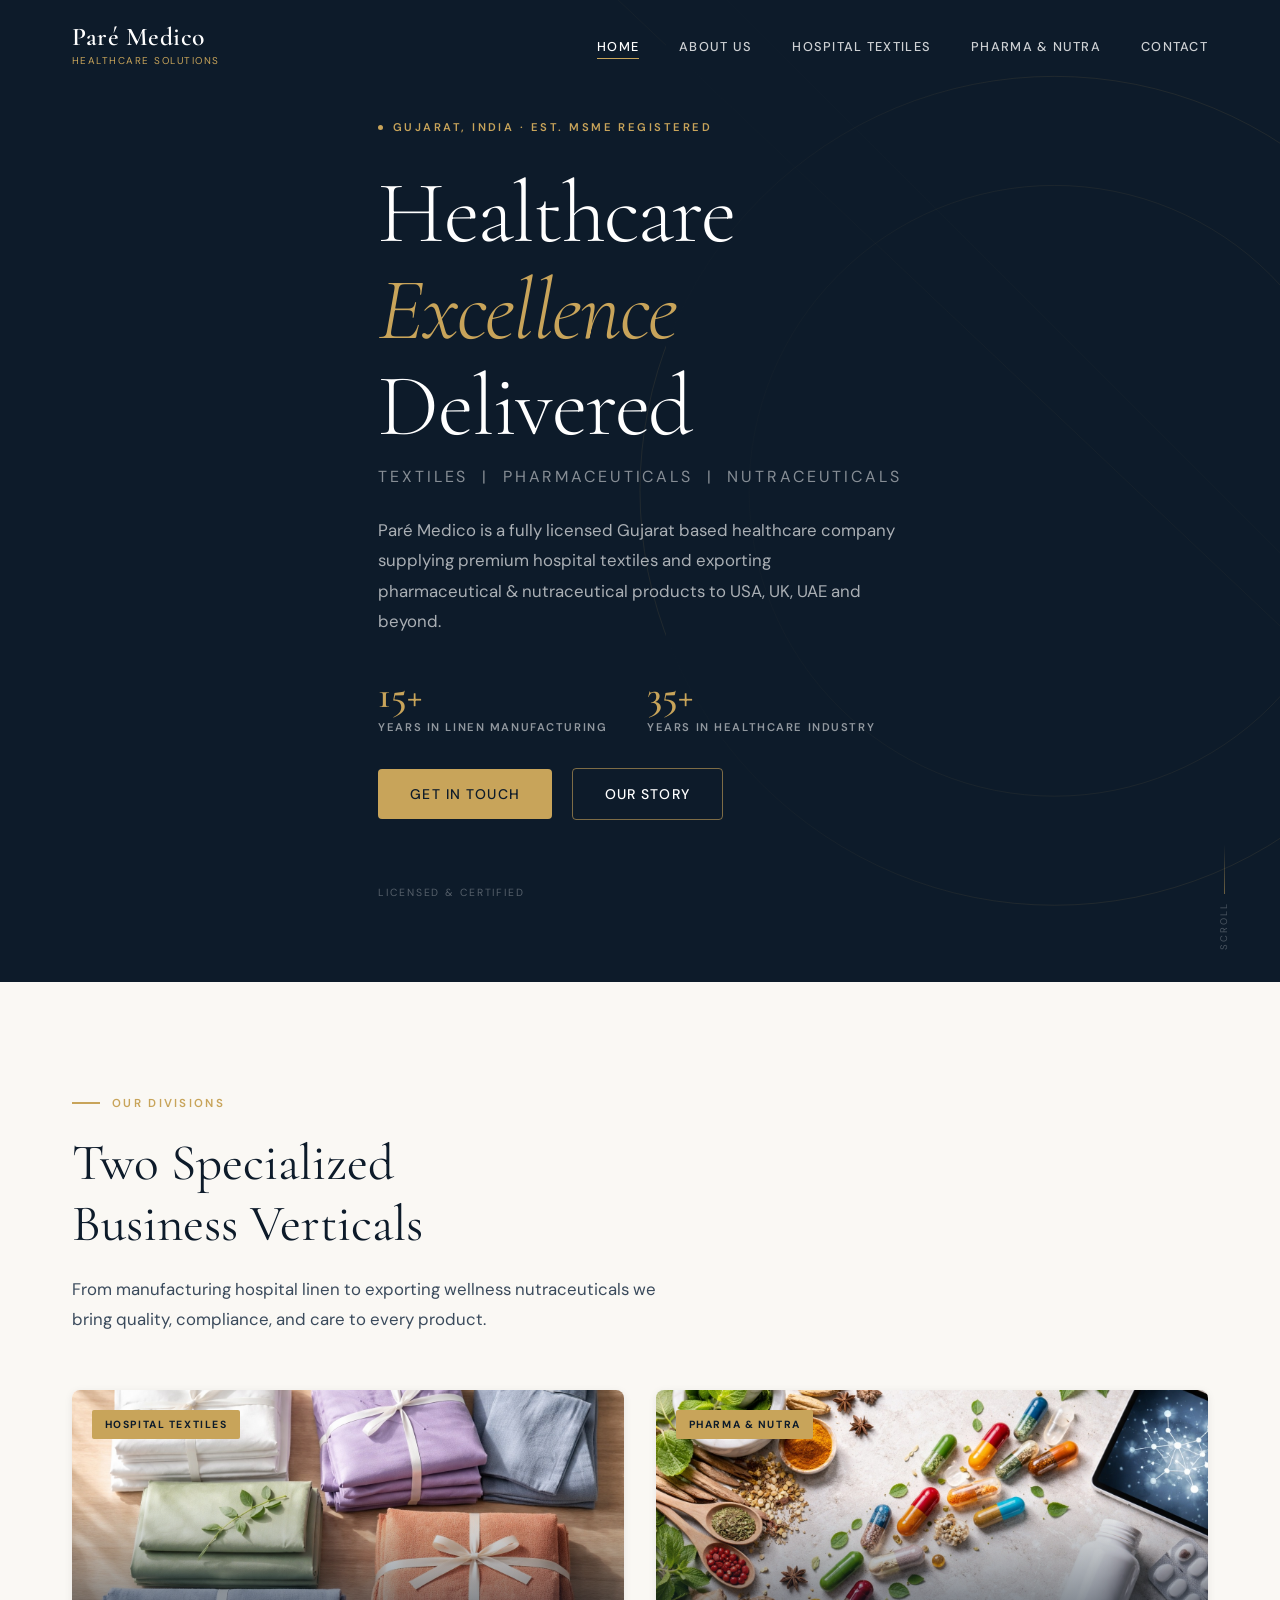
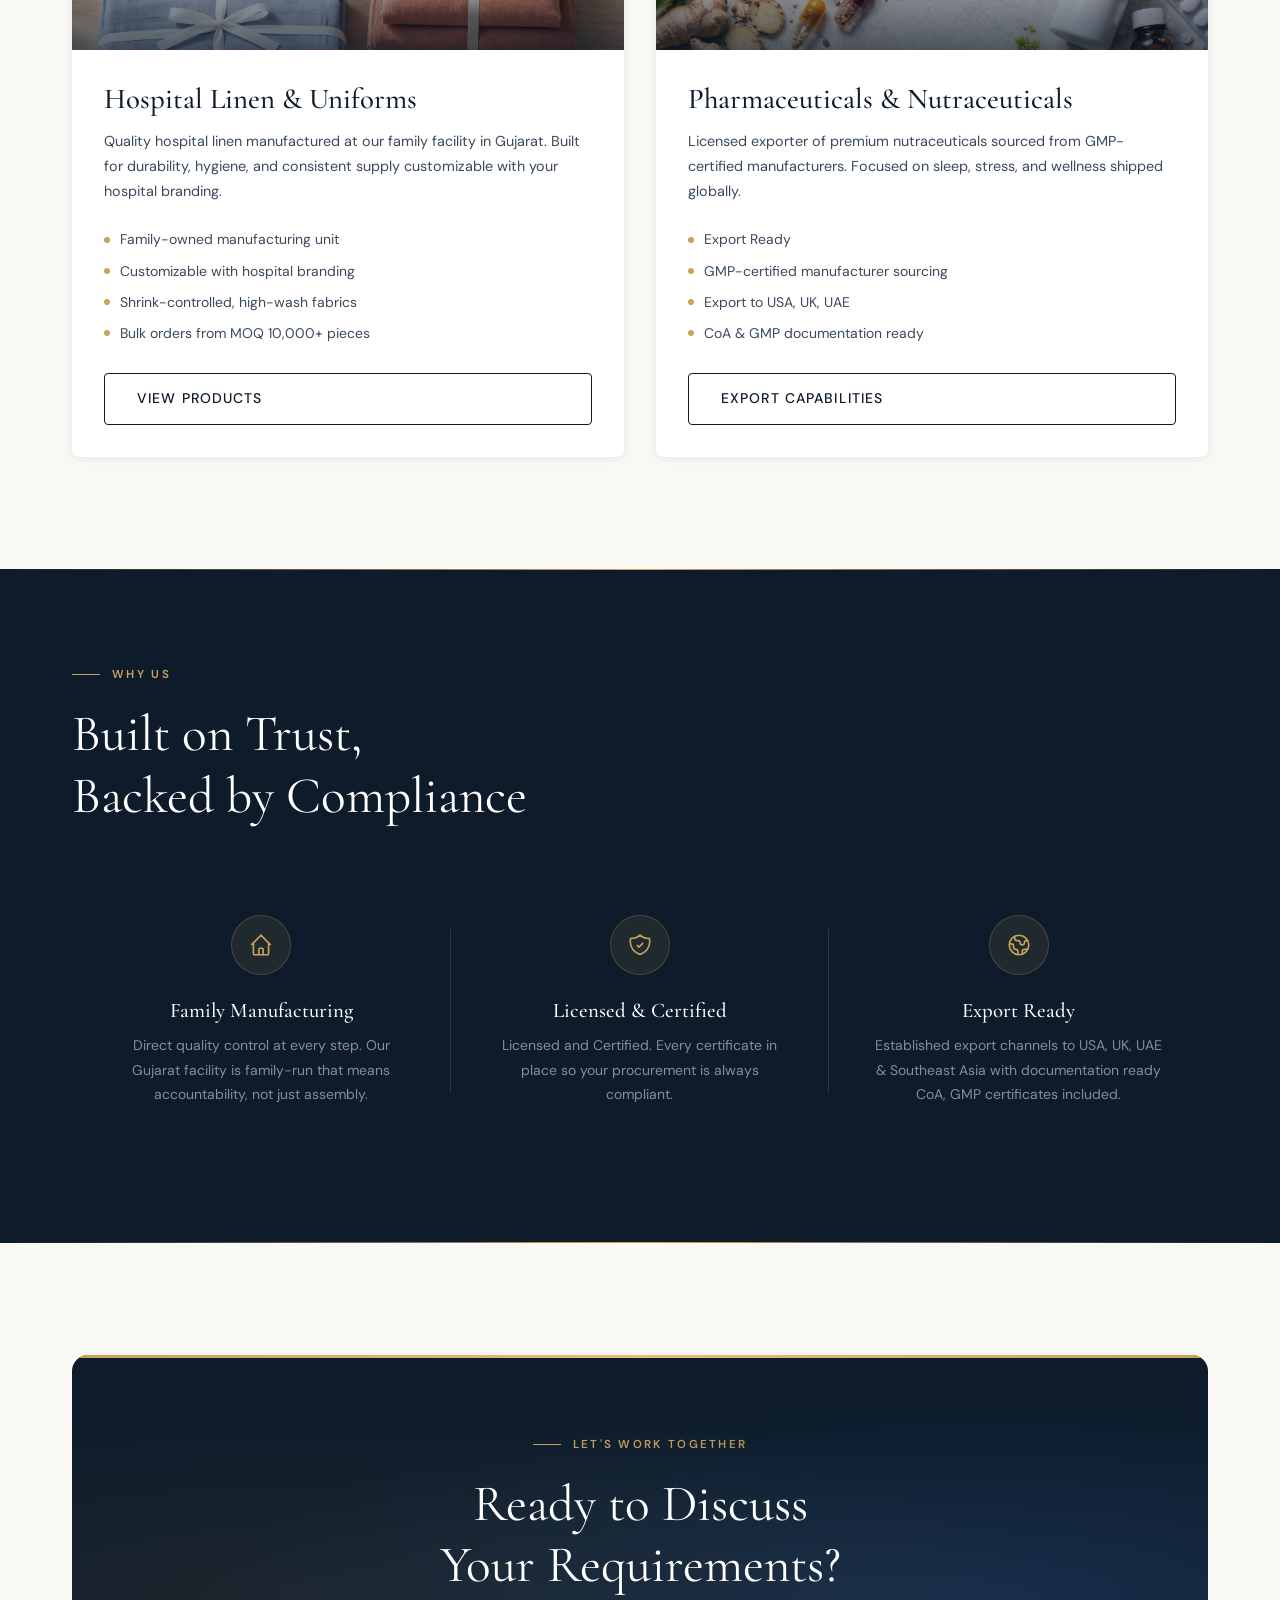
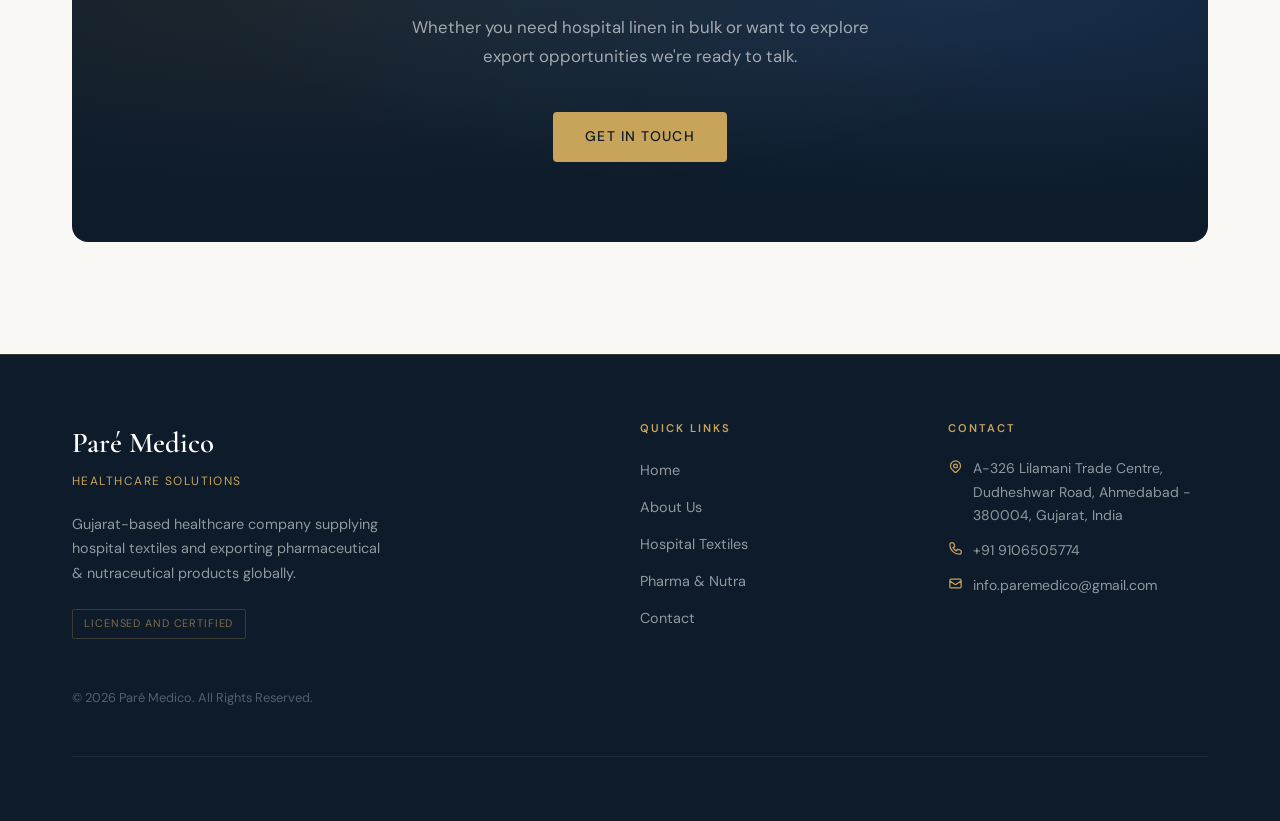
==== commit 27ee626e: "footer content updated" ====
--- a/index.html
+++ b/index.html
@@ -715,34 +715,45 @@
           </ul>
         </div>
 
-        <div>
-          <div class="footer-heading">Contact</div>
-          <div class="footer-contact">
-            <div class="footer-contact-item">
-              <svg width="15" height="15" viewBox="0 0 24 24" fill="none" stroke="currentColor" stroke-width="2" aria-hidden="true"><path d="M17.657 16.657L13.414 20.9a1.998 1.998 0 01-2.827 0l-4.244-4.243a8 8 0 1111.314 0z"/><path d="M15 11a3 3 0 11-6 0 3 3 0 016 0z"/></svg>
-              <a href="https://www.google.com/maps/place/Lilamani+Trade+center,+Tavdipura,+Kazipur+Dariyapur,+Ahmedabad,+Gujarat+380004/@23.039921,72.5853609,17z/data=!3m1!4b1!4m6!3m5!1s0x395e84420484d7a9:0xc812064b819b6687!8m2!3d23.0398577!4d72.5852702!16s%2Fg%2F11bvtfpy_r!18m1!1e1?entry=ttu"target="_blank"rel="noopener noreferrer"style="color:rgba(255,255,255,0.55);transition:color 0.3s;">A-326 Lilamani Trade Centre, Dudheshwar Road, Ahmedabad - 380004, Gujarat, India</a>
-            </div>
-            <div class="footer-contact-item">
-              <svg width="15" height="15" viewBox="0 0 24 24" fill="none" stroke="currentColor" stroke-width="2" aria-hidden="true"><path d="M3 5a2 2 0 012-2h3.28a1 1 0 01.948.684l1.498 4.493a1 1 0 01-.502 1.21l-2.257 1.13a11.042 11.042 0 005.516 5.516l1.13-2.257a1 1 0 011.21-.502l4.493 1.498a1 1 0 01.684.949V19a2 2 0 01-2 2h-1C9.716 21 3 14.284 3 6V5z"/></svg>
-              <a href="tel:+919106505774" style="color:rgba(255,255,255,0.55);transition:color 0.3s;">+91 9106505774</a>
-            </div>
-            <div class="footer-contact-item">
-              <svg width="15" height="15" viewBox="0 0 24 24" fill="none" stroke="currentColor" stroke-width="2" aria-hidden="true"><path d="M3 8l7.89 5.26a2 2 0 002.22 0L21 8M5 19h14a2 2 0 002-2V7a2 2 0 00-2-2H5a2 2 0 00-2 2v10a2 2 0 002 2z"/></svg>
-              <a href="mailto:info@paremedico.com" style="color:rgba(255,255,255,0.55);transition:color 0.3s;">info@paremedico.com</a>
-            </div>
-          </div>
-        </div>
-
-      </div>
-
-      <div class="footer-bottom">
-        <span>&copy; 2026 Paré Medico. All Rights Reserved.</span>
-        <div class="footer-badges">
-          <span>Textiles: <a href="mailto:textiles@paremedico.com" style="color:rgba(200,164,90,0.6);">textiles@paremedico.com</a></span>
-          <span>Exports: <a href="mailto:exports@paremedico.com" style="color:rgba(200,164,90,0.6);">exports@paremedico.com</a></span>
-        </div>
-      </div>
-    </div>
+       <div>
+  <div class="footer-heading">Contact</div>
+  <div class="footer-contact">
+    <div class="footer-contact-item">
+      <svg width="15" height="15" viewBox="0 0 24 24" fill="none" stroke="currentColor" stroke-width="2" aria-hidden="true">
+        <path d="M17.657 16.657L13.414 20.9a1.998 1.998 0 01-2.827 0l-4.244-4.243a8 8 0 1111.314 0z"/>
+        <path d="M15 11a3 3 0 11-6 0 3 3 0 016 0z"/>
+      </svg>
+      <a href="https://www.google.com/maps/place/Lilamani+Trade+center,+Tavdipura,+Kazipur+Dariyapur,+Ahmedabad,+Gujarat+380004/@23.039921,72.5853609,17z/data=!3m1!4b1!4m6!3m5!1s0x395e84420484d7a9:0xc812064b819b6687!8m2!3d23.0398577!4d72.5852702!16s%2Fg%2F11bvtfpy_r!18m1!1e1?entry=ttu"
+         target="_blank"
+         rel="noopener noreferrer"
+         style="color:rgba(255,255,255,0.55);transition:color 0.3s;">
+        A-326 Lilamani Trade Centre, Dudheshwar Road, Ahmedabad - 380004, Gujarat, India
+      </a>
+    </div>
+
+    <div class="footer-contact-item">
+      <svg width="15" height="15" viewBox="0 0 24 24" fill="none" stroke="currentColor" stroke-width="2" aria-hidden="true">
+        <path d="M3 5a2 2 0 012-2h3.28a1 1 0 01.948.684l1.498 4.493a1 1 0 01-.502 1.21l-2.257 1.13a11.042 11.042 0 005.516 5.516l1.13-2.257a1 1 0 011.21-.502l4.493 1.498a1 1 0 01.684.949V19a2 2 0 01-2 2h-1C9.716 21 3 14.284 3 6V5z"/>
+      </svg>
+      <a href="tel:+919106505774" style="color:rgba(255,255,255,0.55);transition:color 0.3s;">
+        +91 9106505774
+      </a>
+    </div>
+
+    <div class="footer-contact-item">
+      <svg width="15" height="15" viewBox="0 0 24 24" fill="none" stroke="currentColor" stroke-width="2" aria-hidden="true">
+        <path d="M3 8l7.89 5.26a2 2 0 002.22 0L21 8M5 19h14a2 2 0 002-2V7a2 2 0 00-2-2H5a2 2 0 00-2 2v10a2 2 0 002 2z"/>
+      </svg>
+      <a href="mailto:info.paremedico@gmail.com" style="color:rgba(255,255,255,0.55);transition:color 0.3s;">
+        info.paremedico@gmail.com
+      </a>
+    </div>
+  </div>
+</div>
+
+<div class="footer-bottom">
+  <span>&copy; 2026 Paré Medico. All Rights Reserved.</span>
+</div>
   </footer>
 
   <script src="js/main.js"></script>
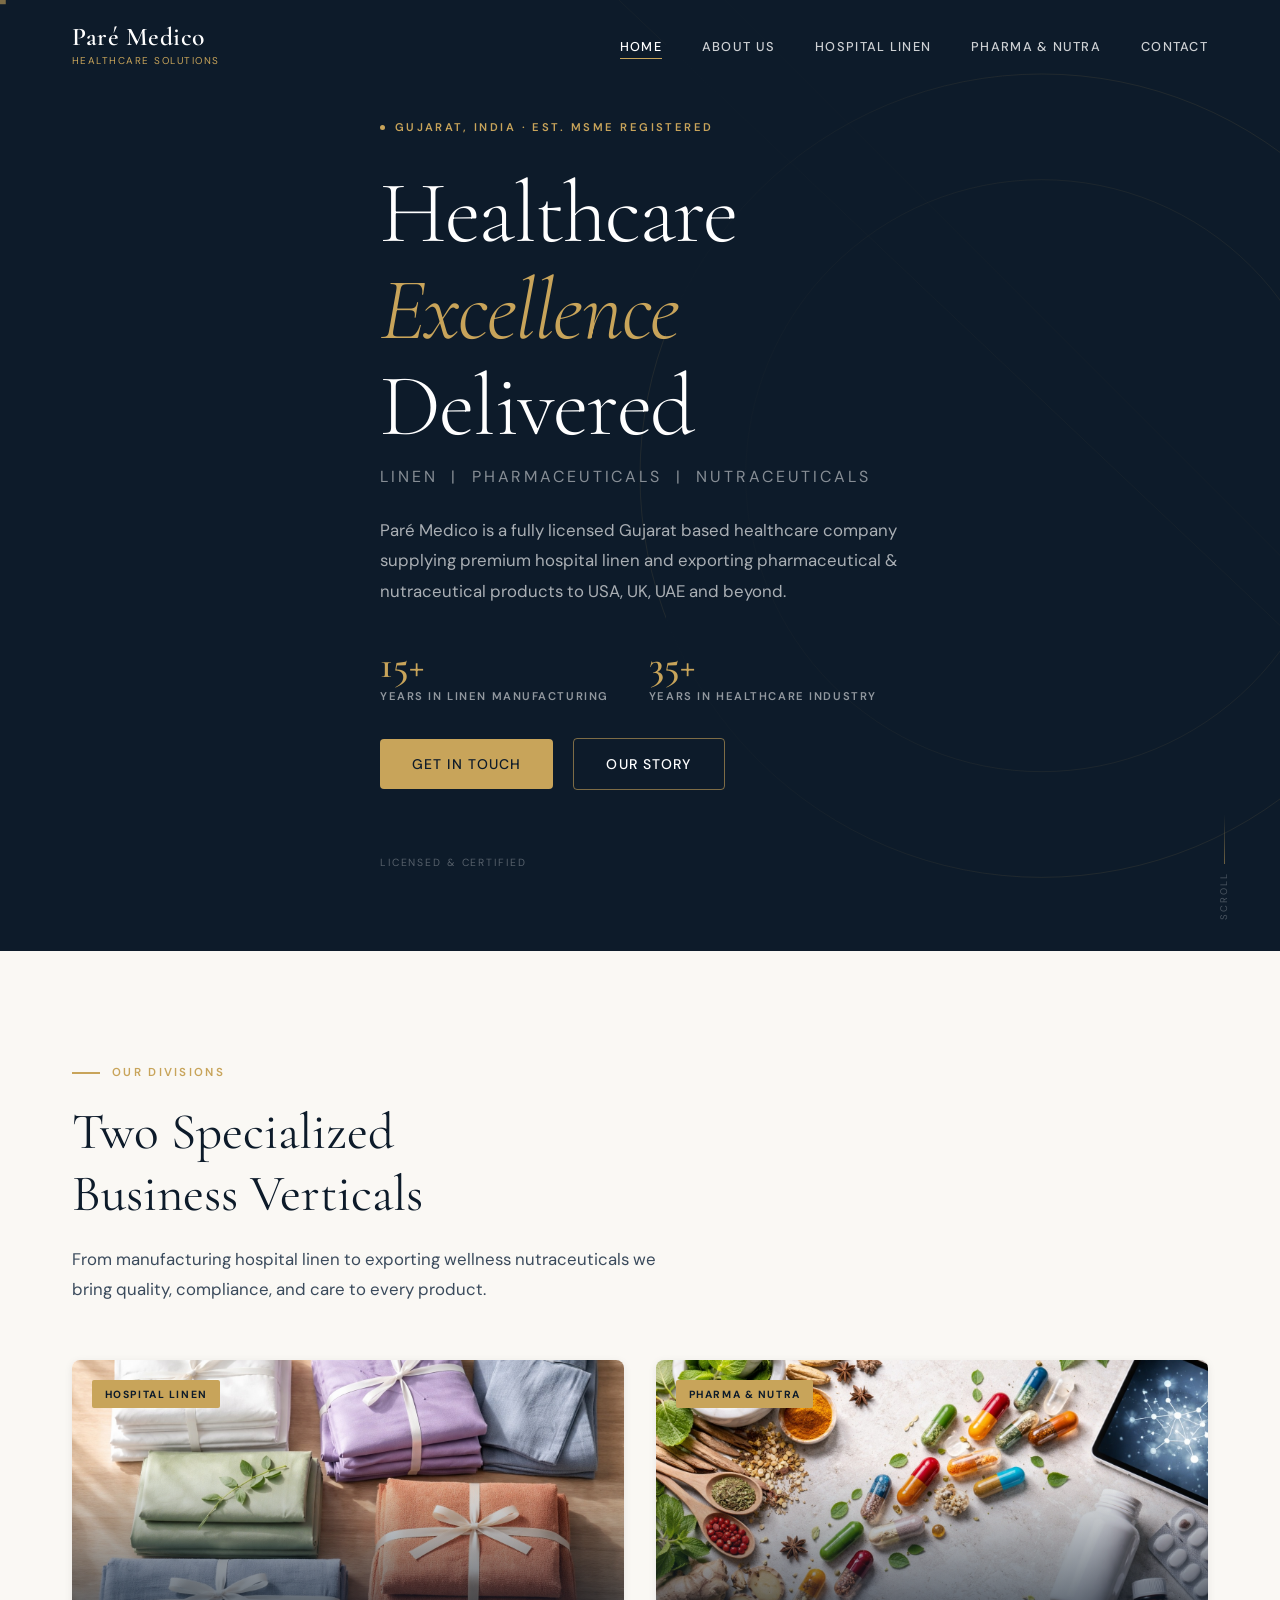
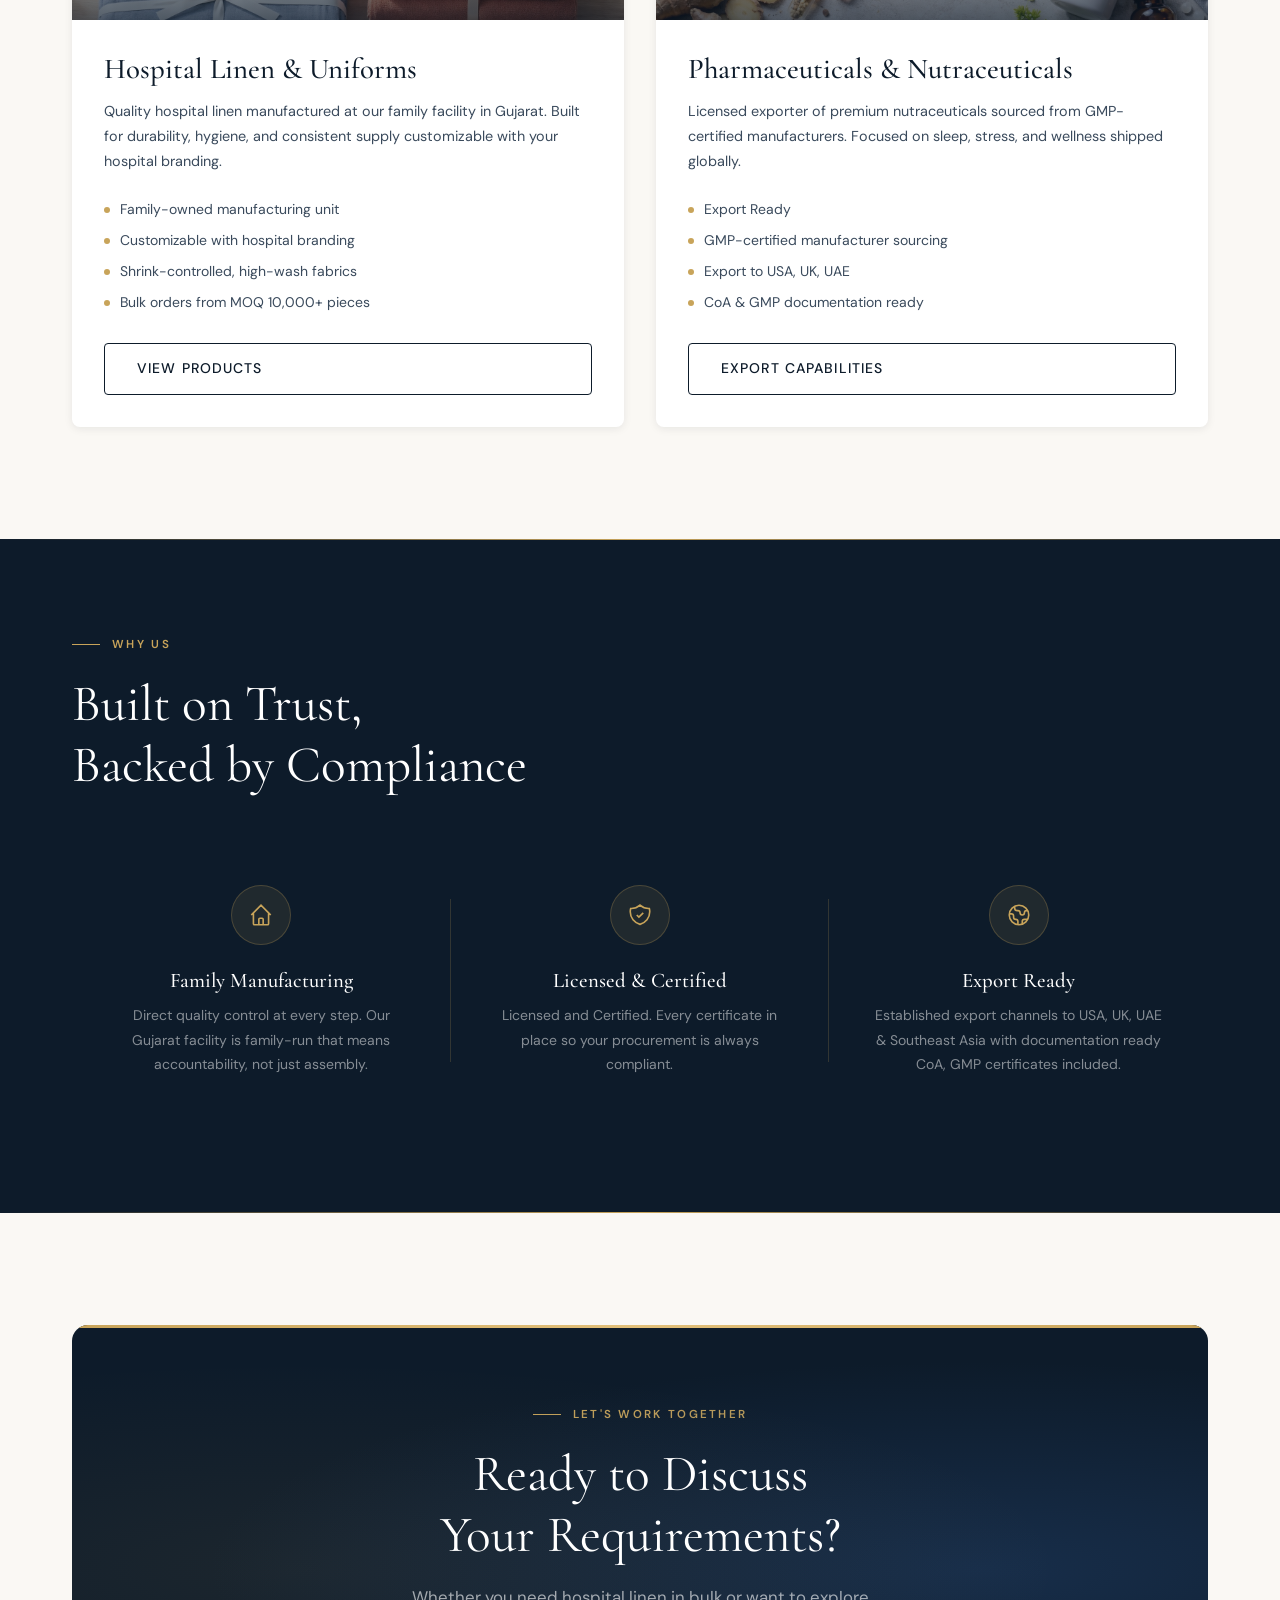
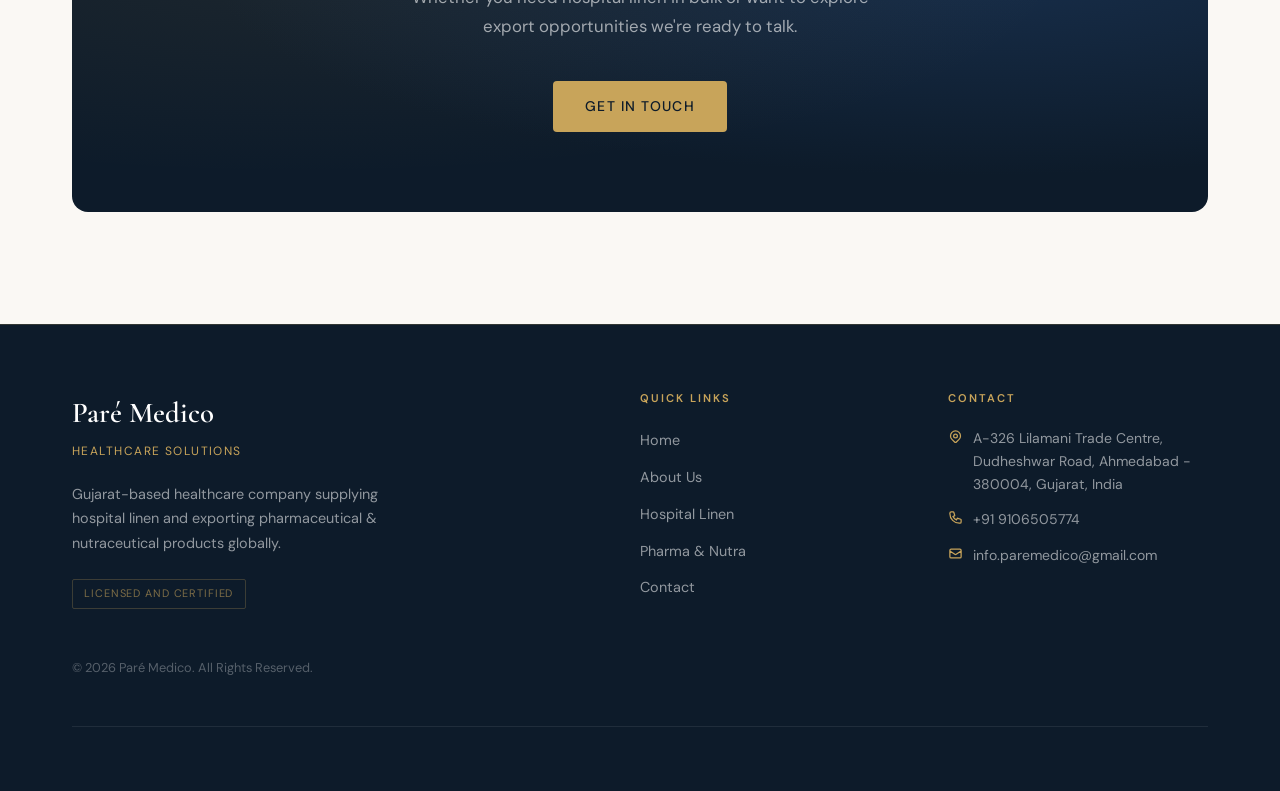
==== commit 162720dd: "Changed textiles to linen" ====
--- a/index.html
+++ b/index.html
@@ -3,7 +3,7 @@
 <head>
   <meta charset="UTF-8" />
   <meta name="viewport" content="width=device-width, initial-scale=1.0" />
-  <meta name="description" content="Paré Medico – Healthcare Solutions. Hospital Textiles, Pharmaceuticals & Nutraceuticals. Gujarat based, MSME registered, IEC licensed exporter." />
+  <meta name="description" content="Paré Medico – Healthcare Solutions. Hospital Linen, Pharmaceuticals & Nutraceuticals. Gujarat based, MSME registered, IEC licensed exporter." />
   <title>Paré Medico | Healthcare Solutions</title>
   <link rel="stylesheet" href="css/style.css" />
   <style>
@@ -434,7 +434,7 @@
         <ul class="nav-menu" id="nav-menu" role="menubar">
           <li role="none"><a href="index.html"       class="nav-link" role="menuitem">Home</a></li>
           <li role="none"><a href="about.html"       class="nav-link" role="menuitem">About Us</a></li>
-          <li role="none"><a href="textiles.html"    class="nav-link" role="menuitem">Hospital Textiles</a></li>
+          <li role="none"><a href="textiles.html"    class="nav-link" role="menuitem">Hospital Linen</a></li>
           <li role="none"><a href="pharma.html"      class="nav-link" role="menuitem">Pharma &amp; Nutra</a></li>
           <li role="none"><a href="contact.html"     class="nav-link" role="menuitem">Contact</a></li>
         </ul>
@@ -496,12 +496,12 @@
         </h1>
 
         <p class="hero-tagline animate-up delay-2">
-          Textiles &nbsp;|&nbsp; Pharmaceuticals &nbsp;|&nbsp; Nutraceuticals
+          Linen &nbsp;|&nbsp; Pharmaceuticals &nbsp;|&nbsp; Nutraceuticals
         </p>
 
         <p class="hero-desc animate-up delay-2">
           Paré Medico is a fully licensed Gujarat based healthcare company supplying
-          premium hospital textiles and exporting pharmaceutical &amp; nutraceutical
+          premium hospital linen and exporting pharmaceutical &amp; nutraceutical
           products to USA, UK, UAE and beyond.
         </p>
 
@@ -565,7 +565,7 @@
               onerror="this.style.display='none'"
             />
             <div class="division-card-image-overlay" aria-hidden="true"></div>
-            <span class="division-card-badge">Hospital Textiles</span>
+            <span class="division-card-badge">Hospital Linen</span>
           </div>
           <div class="division-card-body">
             <h3>Hospital Linen &amp; Uniforms</h3>
@@ -574,7 +574,7 @@
               Built for durability, hygiene, and consistent supply customizable
               with your hospital branding.
             </p>
-            <ul class="division-card-features" aria-label="Textile features">
+            <ul class="division-card-features" aria-label="Hospital Linen features">
               <li class="division-feature">Family-owned manufacturing unit</li>
               <li class="division-feature">Customizable with hospital branding</li>
               <li class="division-feature">Shrink-controlled, high-wash fabrics</li>
@@ -694,7 +694,7 @@
           <div class="footer-brand-name">Paré Medico</div>
           <div class="footer-brand-tagline">Healthcare Solutions</div>
           <p class="footer-desc">
-            Gujarat-based healthcare company supplying hospital textiles and
+            Gujarat-based healthcare company supplying hospital linen and
             exporting pharmaceutical &amp; nutraceutical products globally.
           </p>
           <div style="margin-top: 1.5rem; display: flex; gap: 0.75rem; flex-wrap: wrap;">
@@ -709,7 +709,7 @@
           <ul class="footer-links">
             <li><a href="index.html">Home</a></li>
             <li><a href="about.html">About Us</a></li>
-            <li><a href="textiles.html">Hospital Textiles</a></li>
+            <li><a href="textiles.html">Hospital Linen</a></li>
             <li><a href="pharma.html">Pharma &amp; Nutra</a></li>
             <li><a href="contact.html">Contact</a></li>
           </ul>
